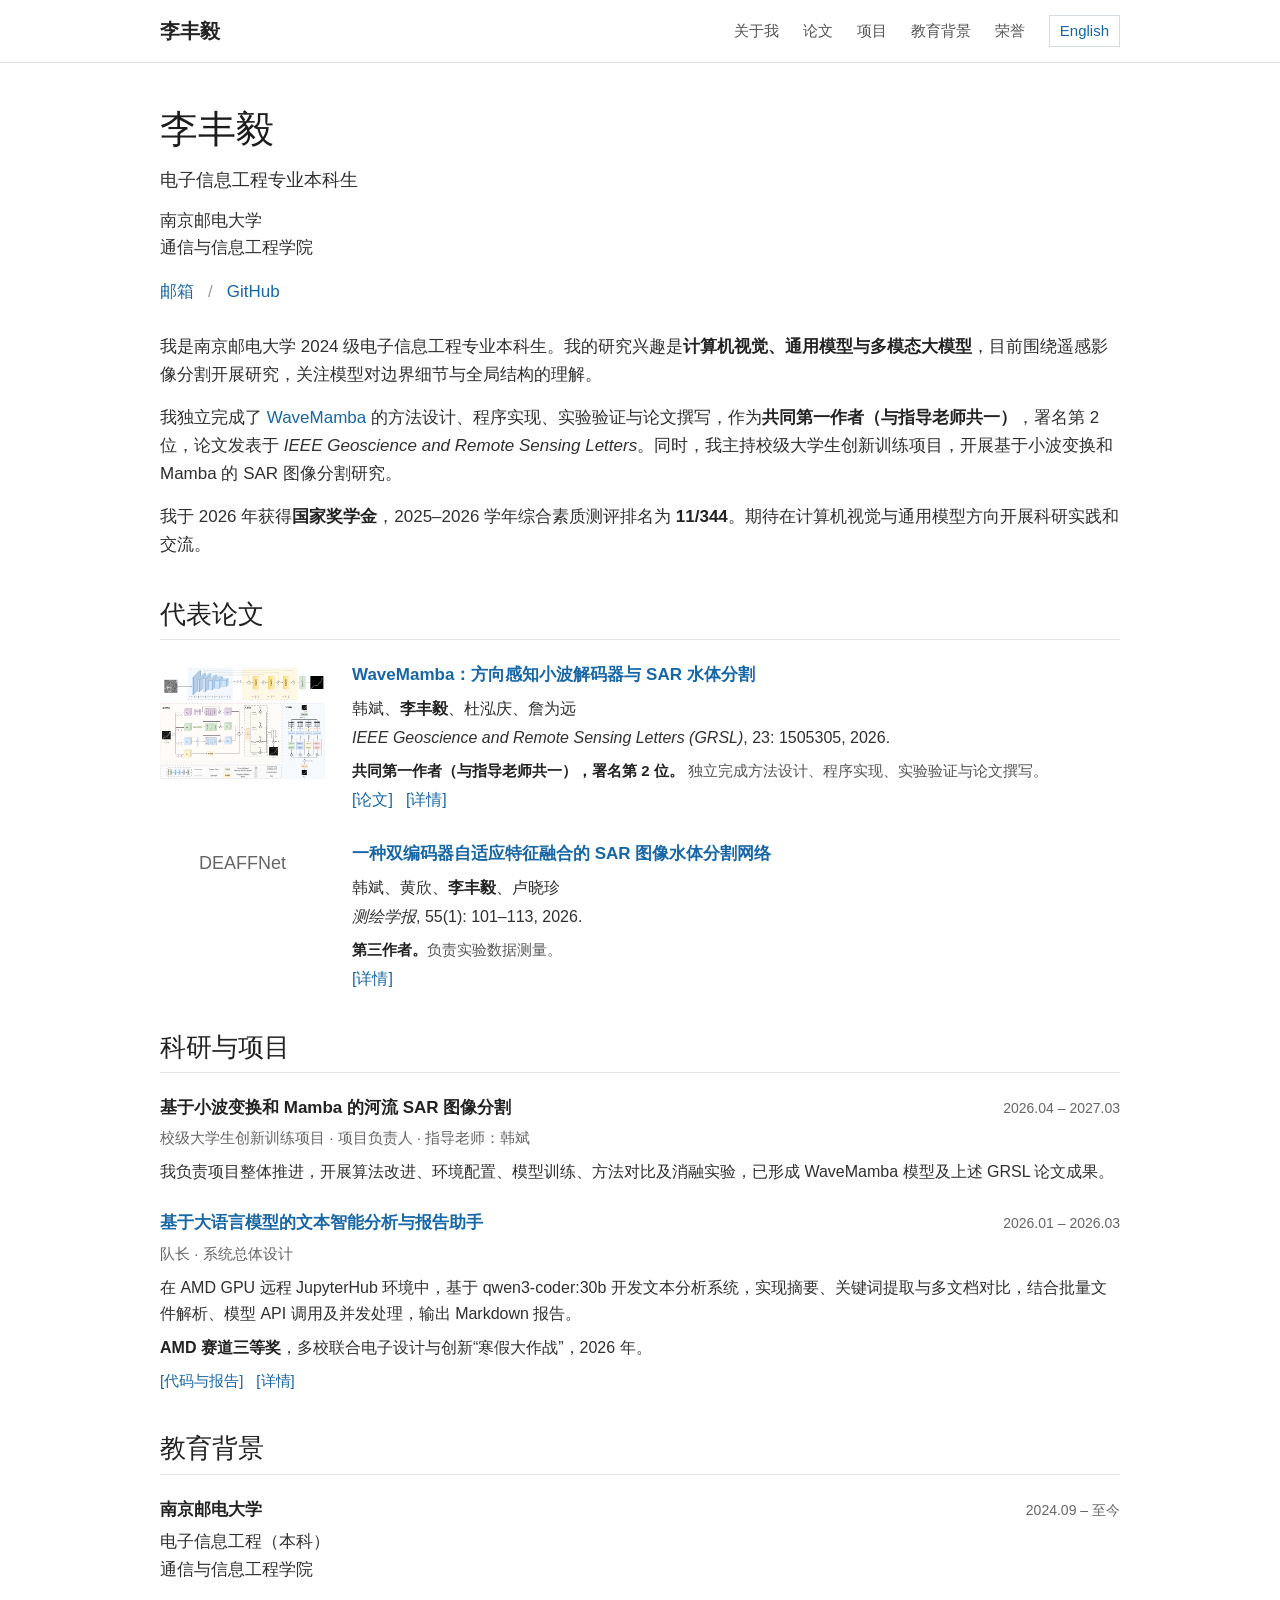
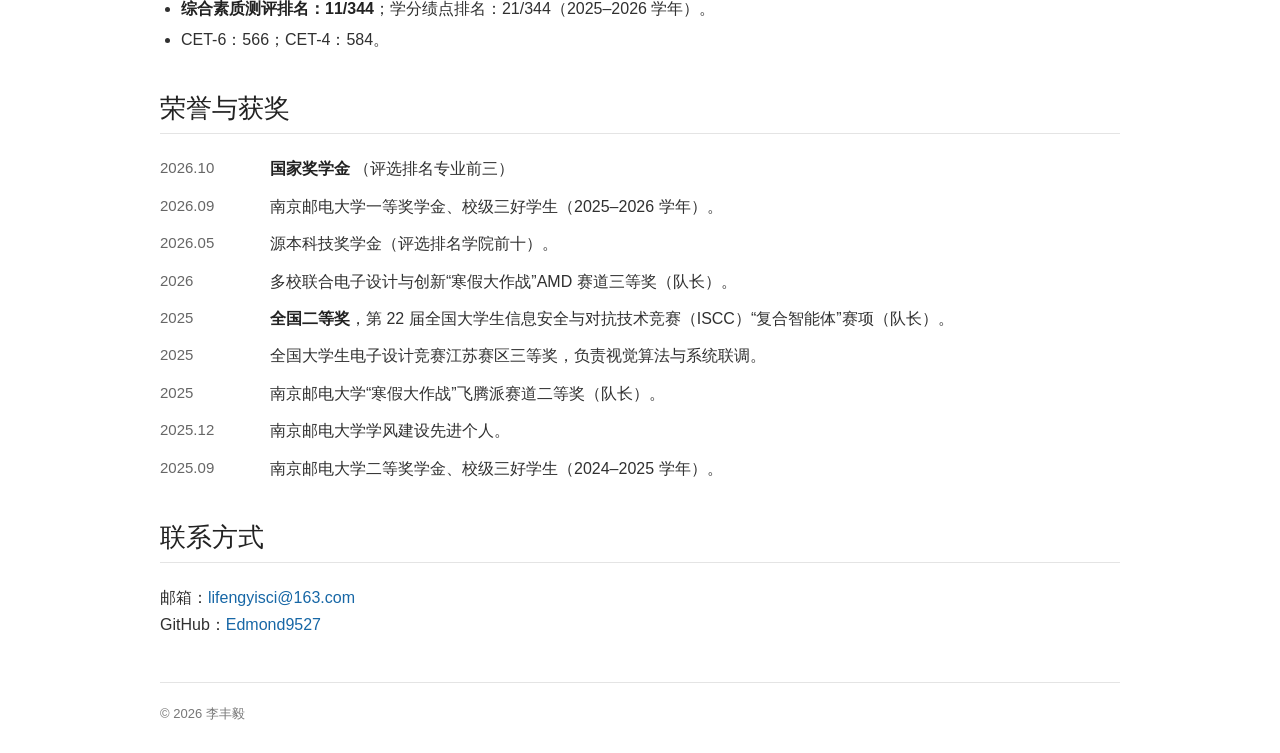
==== index.zh.html @ b7a580c8 "Add Chinese pages and clarify research mentor wording" ====
<!doctype html>
<html lang="zh-CN">
<head>
  <meta charset="utf-8">
  <meta name="viewport" content="width=device-width, initial-scale=1">
  <meta name="description" content="李丰毅，南京邮电大学电子信息工程本科生。研究兴趣：计算机视觉、通用模型与多模态大模型。">
  <meta name="theme-color" content="#ffffff">
  <meta property="og:title" content="李丰毅">
  <meta property="og:description" content="计算机视觉、通用模型与多模态大模型。">
  <meta property="og:type" content="website">
  <link rel="canonical" href="https://edmond9527.github.io/index.zh.html">
  <title>李丰毅</title>
  <link rel="icon" href="assets/favicon.svg" type="image/svg+xml">
  <link rel="stylesheet" href="assets/style.css">
  <script src="assets/main.js" defer></script>
</head>
<body>
  <a class="skip-link" href="#main">跳转到正文</a>
  <header class="site-header">
    <div class="container header-inner">
      <a class="site-name" href="index.zh.html">李丰毅</a>
      <nav class="site-nav" aria-label="主导航">
        <a href="#about">关于我</a><a href="#research">论文</a><a href="#projects">项目</a><a href="#journey">教育背景</a><a href="#honors">荣誉</a>
      <a class="language-switch" href="index.html" lang="en" aria-label="切换至英文">English</a></nav>
    </div>
  </header>
  <main id="main" class="container">
    <section id="about" class="profile" aria-labelledby="profile-name">
      <h1 id="profile-name">李丰毅</h1>
      <p class="position">电子信息工程专业本科生</p>
      <p class="affiliation">南京邮电大学<br>通信与信息工程学院</p>
      <p class="profile-links"><a href="mailto:lifengyisci@163.com">邮箱</a><span aria-hidden="true">/</span><a href="https://github.com/Edmond9527" target="_blank" rel="noopener noreferrer">GitHub</a></p>
      <div class="biography">
        <p>我是南京邮电大学 2024 级电子信息工程专业本科生。我的研究兴趣是<strong>计算机视觉、通用模型与多模态大模型</strong>，目前围绕遥感影像分割开展研究，关注模型对边界细节与全局结构的理解。</p>
        <p>我独立完成了 <a href="projects/wavemamba.zh.html">WaveMamba</a> 的方法设计、程序实现、实验验证与论文撰写，作为<strong>共同第一作者（与指导老师共一）</strong>，署名第 2 位，论文发表于 <em>IEEE Geoscience and Remote Sensing Letters</em>。同时，我主持校级大学生创新训练项目，开展基于小波变换和 Mamba 的 SAR 图像分割研究。</p>
        <p>我于 2026 年获得<strong>国家奖学金</strong>，2025–2026 学年综合素质测评排名为 <strong>11/344</strong>。期待在计算机视觉与通用模型方向开展科研实践和交流。</p>
      </div>
    </section>
    <section id="research" aria-labelledby="publications-title">
      <h2 id="publications-title">代表论文</h2>
      <article class="publication">
        <a class="publication-image" href="projects/wavemamba.zh.html" aria-label="查看 WaveMamba 研究详情"><img src="assets/wavemamba-architecture.jpg" alt="WaveMamba 模型结构：方向感知小波解码器与加权 Mamba 模块" width="1312" height="890"></a>
        <div class="publication-content">
          <h3><a href="https://doi.org/10.1109/LGRS.2026.3735322" target="_blank" rel="noopener noreferrer">WaveMamba：方向感知小波解码器与 SAR 水体分割</a></h3>
          <p class="authors">韩斌、<strong>李丰毅</strong>、杜泓庆、詹为远</p>
          <p class="venue"><em>IEEE Geoscience and Remote Sensing Letters (GRSL)</em>, 23: 1505305, 2026.</p>
          <p class="contribution"><strong>共同第一作者（与指导老师共一），署名第 2 位。</strong> 独立完成方法设计、程序实现、实验验证与论文撰写。</p>
          <p class="paper-links"><a href="https://doi.org/10.1109/LGRS.2026.3735322" target="_blank" rel="noopener noreferrer">[论文]</a> <a href="projects/wavemamba.zh.html">[详情]</a></p>
        </div>
      </article>
      <article class="publication publication-text">
        <div class="publication-label" aria-hidden="true">DEAFFNet</div>
        <div class="publication-content">
          <h3><a href="projects/deaffnet.zh.html">一种双编码器自适应特征融合的 SAR 图像水体分割网络</a></h3>
          <p class="authors">韩斌、黄欣、<strong>李丰毅</strong>、卢晓珍</p>
          <p class="venue"><em>测绘学报</em>, 55(1): 101–113, 2026.</p>
          <p class="contribution"><strong>第三作者。</strong>负责实验数据测量。</p>
          <p class="paper-links"><a href="projects/deaffnet.zh.html">[详情]</a></p>
        </div>
      </article>
    </section>
    <section id="projects" aria-labelledby="projects-title">
      <h2 id="projects-title">科研与项目</h2>
      <article class="experience">
        <div class="entry-heading"><h3>基于小波变换和 Mamba 的河流 SAR 图像分割</h3><span class="date">2026.04 – 2027.03</span></div>
        <p class="entry-meta">校级大学生创新训练项目 · 项目负责人 · 指导老师：韩斌</p>
        <p>我负责项目整体推进，开展算法改进、环境配置、模型训练、方法对比及消融实验，已形成 WaveMamba 模型及上述 GRSL 论文成果。</p>
      </article>
      <article class="experience">
        <div class="entry-heading"><h3><a href="projects/report-assistant.zh.html">基于大语言模型的文本智能分析与报告助手</a></h3><span class="date">2026.01 – 2026.03</span></div>
        <p class="entry-meta">队长 · 系统总体设计</p>
        <p>在 AMD GPU 远程 JupyterHub 环境中，基于 qwen3-coder:30b 开发文本分析系统，实现摘要、关键词提取与多文档对比，结合批量文件解析、模型 API 调用及并发处理，输出 Markdown 报告。</p>
        <p class="project-award"><strong>AMD 赛道三等奖</strong>，多校联合电子设计与创新“寒假大作战”，2026 年。</p>
        <p class="paper-links"><a href="https://github.com/Edmond9527/03-bronze-lifengyi-Text_Analysis_and_Reporting_Assistant/tree/main/cases/2026-03-njupt-winter-camp/03-bronze-lifengyi-Text_Analysis_and_Reporting_Assistant-main" target="_blank" rel="noopener noreferrer">[代码与报告]</a> <a href="projects/report-assistant.zh.html">[详情]</a></p>
      </article>
    </section>
    <section id="journey" aria-labelledby="education-title">
      <h2 id="education-title">教育背景</h2>
      <div class="entry-heading"><h3>南京邮电大学</h3><span class="date">2024.09 – 至今</span></div>
      <p>电子信息工程（本科）<br>通信与信息工程学院</p>
      <ul class="education-list"><li><strong>综合素质测评排名：11/344</strong>；学分绩点排名：21/344（2025–2026 学年）。</li><li>CET-6：566；CET-4：584。</li></ul>
    </section>
    <section id="honors" aria-labelledby="honors-title">
      <h2 id="honors-title">荣誉与获奖</h2>
      <ul class="award-list">
        <li><span class="award-date">2026.10</span><span><strong>国家奖学金</strong> （评选排名专业前三）</span></li>
        <li><span class="award-date">2026.09</span><span>南京邮电大学一等奖学金、校级三好学生（2025–2026 学年）。</span></li>
        <li><span class="award-date">2026.05</span><span>源本科技奖学金（评选排名学院前十）。</span></li>
        <li><span class="award-date">2026</span><span>多校联合电子设计与创新“寒假大作战”AMD 赛道三等奖（队长）。</span></li>
        <li><span class="award-date">2025</span><span><strong>全国二等奖</strong>，第 22 届全国大学生信息安全与对抗技术竞赛（ISCC）“复合智能体”赛项（队长）。</span></li>
        <li><span class="award-date">2025</span><span>全国大学生电子设计竞赛江苏赛区三等奖，负责视觉算法与系统联调。</span></li>
        <li><span class="award-date">2025</span><span>南京邮电大学“寒假大作战”飞腾派赛道二等奖（队长）。</span></li>
        <li><span class="award-date">2025.12</span><span>南京邮电大学学风建设先进个人。</span></li>
        <li><span class="award-date">2025.09</span><span>南京邮电大学二等奖学金、校级三好学生（2024–2025 学年）。</span></li>
      </ul>
    </section>
    <section id="contact" class="contact" aria-labelledby="contact-title"><h2 id="contact-title">联系方式</h2><p>邮箱：<a href="mailto:lifengyisci@163.com">lifengyisci@163.com</a><br>GitHub：<a href="https://github.com/Edmond9527" target="_blank" rel="noopener noreferrer">Edmond9527</a></p></section>
  </main>
  <footer class="container site-footer">© <span data-year>2026</span> 李丰毅</footer>
</body>
</html>
---- assets/style.css ----
:root {
  color-scheme: light;
  --text: #303030;
  --muted: #666;
  --link: #1767a6;
  --line: #e4e4e4;
}
* { box-sizing: border-box; }
html { scroll-padding-top: 30px; }
body { margin: 0; background: #fff; color: var(--text); font: 17px/1.65 Arial, Helvetica, sans-serif; -webkit-font-smoothing: antialiased; }
a { color: var(--link); text-decoration: none; }
a:hover { text-decoration: underline; }
a:focus-visible { outline: 2px solid var(--link); outline-offset: 4px; }
h1, h2, h3, p { margin: 0; }
strong { font-weight: 600; color: #222; }
img { display: block; max-width: 100%; height: auto; }
.container { width: min(960px, calc(100% - 64px)); margin-inline: auto; }
.skip-link { position: absolute; top: 0; left: 15px; padding: 8px 14px; background: #fff; z-index: 10; transform: translateY(-150%); }
.skip-link:focus { transform: translateY(0); }
.site-header { border-bottom: 1px solid var(--line); }
.header-inner { min-height: 62px; display: flex; justify-content: space-between; align-items: center; gap: 28px; padding-block: 13px; }
.site-name { color: #222; font-size: 20px; font-weight: 600; white-space: nowrap; }
.site-nav { display: flex; flex-wrap: wrap; align-items: center; gap: 9px 24px; font-size: 15px; }
.site-nav a { color: #555; }
.profile { padding-top: 43px; }
h1 { color: #1c1c1c; font-size: 38px; line-height: 1.25; font-weight: 500; margin-bottom: 12px; }
.position { font-size: 18px; margin-bottom: 12px; }
.affiliation { line-height: 1.6; }
.profile-links { display: flex; flex-wrap: wrap; gap: 9px 14px; margin-top: 16px; }
.profile-links > span { color: #999; }
.biography { margin-top: 27px; }
.biography p + p { margin-top: 15px; }
main > section + section { margin-top: 37px; }
h2 { color: #222; font-size: 26px; font-weight: 500; line-height: 1.4; border-bottom: 1px solid var(--line); padding-bottom: 7px; margin-bottom: 22px; }
h3 { font-size: 17px; line-height: 1.55; font-weight: 600; color: #222; }
.publication { display: grid; grid-template-columns: 165px minmax(0, 1fr); gap: 27px; margin-bottom: 29px; align-items: start; }
.publication-image { display: block; margin-top: 5px; }
.publication-image img { width: 165px; max-height: 135px; object-fit: contain; }
.publication h3 a { color: var(--link); }
.publication p { font-size: 16px; line-height: 1.6; margin-top: 4px; }
.publication .authors { margin-top: 7px; }
.publication .contribution { margin-top: 8px; color: #555; font-size: 15px; }
.publication-label { margin-top: 8px; color: #666; font-size: 18px; text-align: center; font-weight: 500; }
.paper-links { display: flex; flex-wrap: wrap; gap: 5px 13px; font-size: 15px; margin-top: 7px; }
.experience + .experience { margin-top: 25px; }
.entry-heading { display: flex; justify-content: space-between; align-items: baseline; gap: 9px 24px; margin-bottom: 5px; }
.entry-heading h3 { flex: 1; }
.date { color: var(--muted); font-size: 14px; white-space: nowrap; }
.entry-meta { color: var(--muted); font-size: 15px; margin-bottom: 8px; }
.experience > p:not(.entry-meta, .paper-links) { font-size: 16px; }
.project-award { margin-top: 8px; }
.education-list { margin: 12px 0 0; padding-left: 21px; font-size: 16px; }
.education-list li + li { margin-top: 4px; }
.award-list { list-style: none; padding: 0; margin: 0; font-size: 16px; }
.award-list li { display: grid; grid-template-columns: 96px minmax(0, 1fr); gap: 14px; margin-bottom: 11px; }
.award-date { color: var(--muted); font-size: 15px; }
.contact p { font-size: 16px; }
.site-footer { padding-block: 20px 28px; margin-top: 44px; border-top: 1px solid var(--line); color: #777; font-size: 13px; }
.project-main { max-width: 860px; padding-top: 29px; }
.back-link { font-size: 15px; }
.project-header { margin-top: 24px; }
.project-header h1 { font-size: 32px; line-height: 1.4; margin-bottom: 13px; }
.project-subtitle { color: var(--muted); font-size: 18px; margin-bottom: 15px; }
.project-meta { font-size: 16px; line-height: 1.7; }
.project-meta p + p { margin-top: 4px; }
.project-main section { margin-top: 30px; }
.project-main section h2 { font-size: 23px; margin-bottom: 13px; }
.project-main section p + p { margin-top: 12px; }
.project-main ul { padding-left: 22px; }
.project-main li + li { margin-top: 8px; }
.paper-figure { margin: 22px 0; }
.paper-figure img { max-height: 650px; object-fit: contain; margin-inline: auto; }
figcaption { font-size: 14px; color: var(--muted); line-height: 1.65; margin-top: 12px; }
.citation { font-size: 16px; overflow-wrap: anywhere; }
.project-navigation { display: flex; flex-wrap: wrap; justify-content: space-between; gap: 16px; margin-top: 36px; padding-top: 18px; border-top: 1px solid var(--line); font-size: 15px; }
@media (max-width: 760px) {
  .container { width: calc(100% - 40px); }
  .header-inner { gap: 12px; align-items: flex-start; }
  .site-nav { gap: 7px 16px; justify-content: flex-end; font-size: 14px; }
  .publication { grid-template-columns: 135px minmax(0, 1fr); gap: 20px; }
  .publication-image img { width: 135px; }
  .entry-heading { flex-direction: column; gap: 2px; }
}
@media (max-width: 520px) {
  body { font-size: 16px; line-height: 1.7; }
  .container { width: calc(100% - 36px); }
  .header-inner { display: block; padding-block: 13px; }
  .site-name { font-size: 19px; }
  .site-nav { justify-content: flex-start; margin-top: 9px; gap: 6px 17px; font-size: 14px; }
  .profile { padding-top: 30px; }
  h1 { font-size: 33px; }
  .position { font-size: 17px; }
  .affiliation { font-size: 16px; }
  h2 { font-size: 24px; }
  .publication { grid-template-columns: 1fr; gap: 12px; margin-bottom: 27px; }
  .publication-image img { width: 180px; max-height: 125px; }
  .publication-label { display: none; }
  .publication p, .experience > p:not(.entry-meta, .paper-links), .award-list { font-size: 16px; }
  .publication .contribution { font-size: 15px; }
  .award-list li { grid-template-columns: 77px minmax(0, 1fr); gap: 10px; }
  .award-date { font-size: 14px; }
  .project-header h1 { font-size: 28px; }
  .project-subtitle { font-size: 17px; }
}

.site-nav .language-switch { color: var(--link); border: 1px solid #d5dce2; padding: 2px 10px; line-height: 1.7; }
html[lang="zh-CN"] body { font-family: Arial, "PingFang SC", "Microsoft YaHei", sans-serif; }
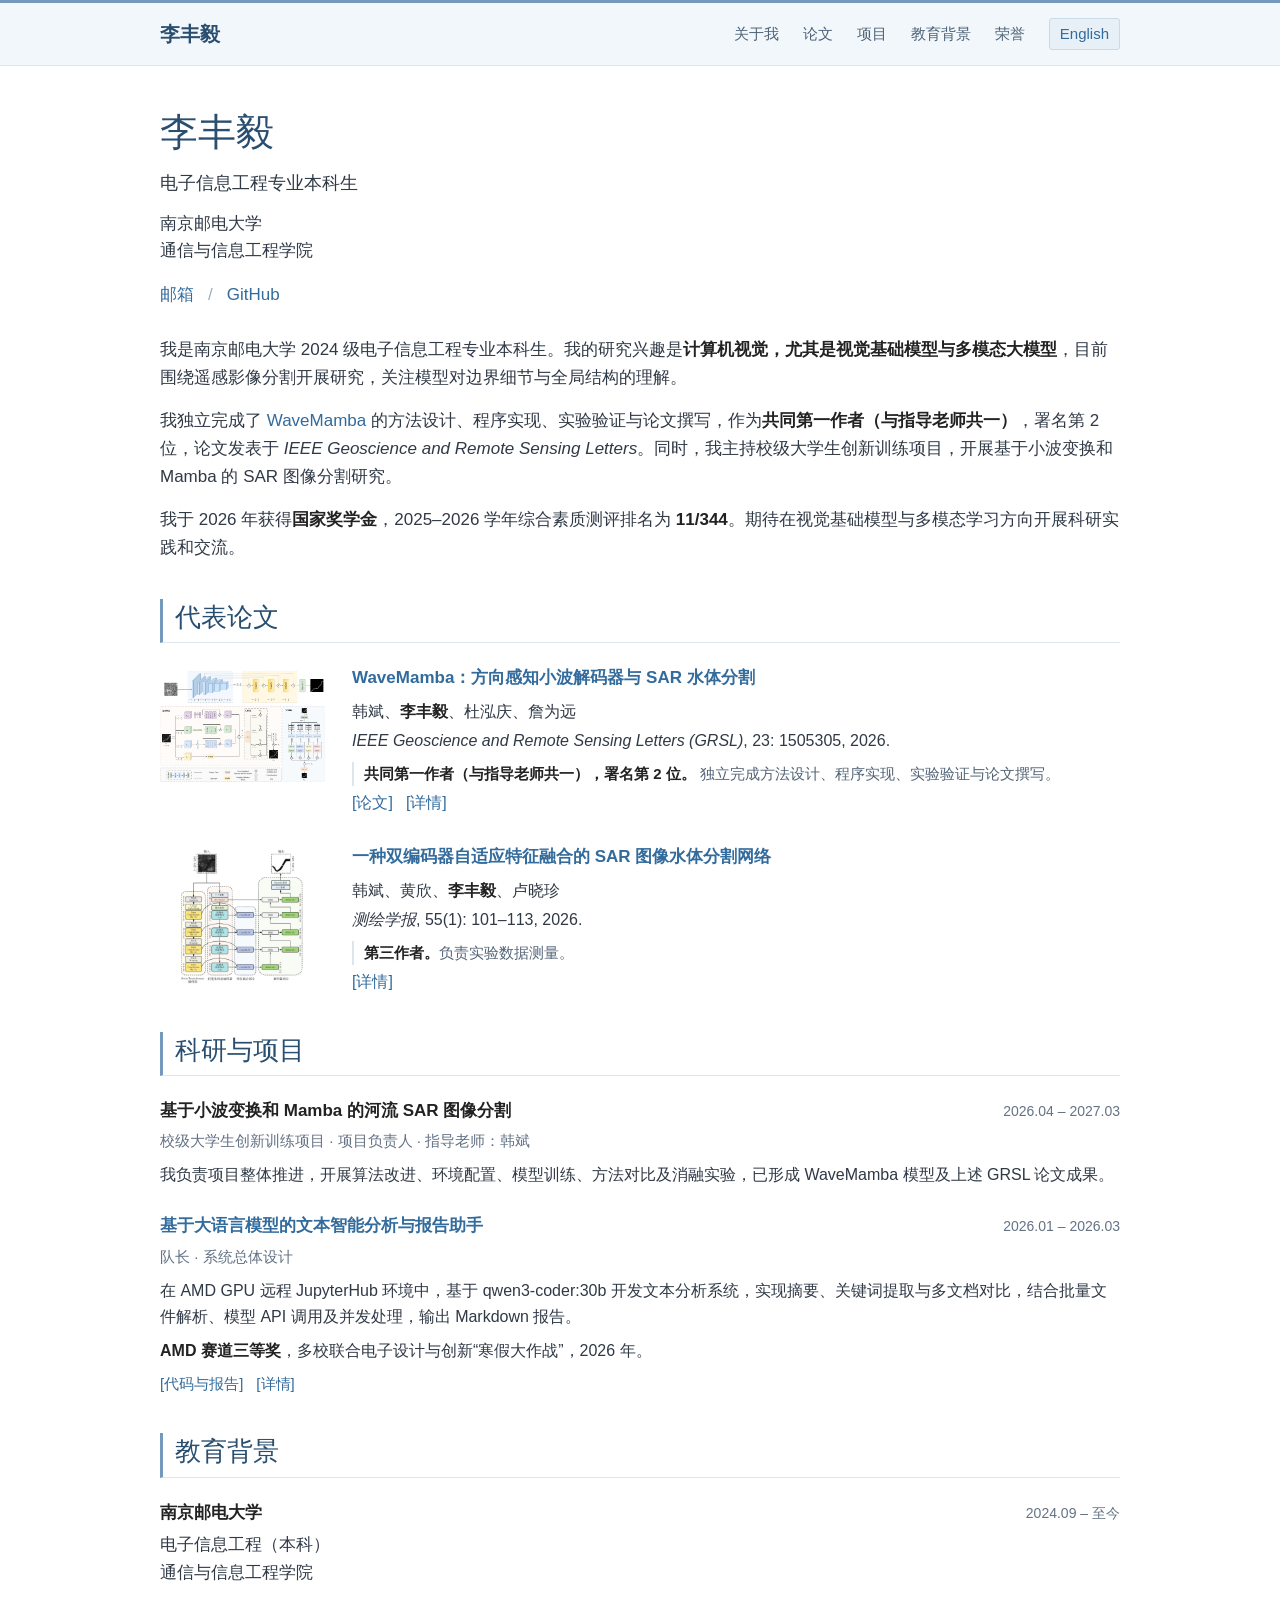
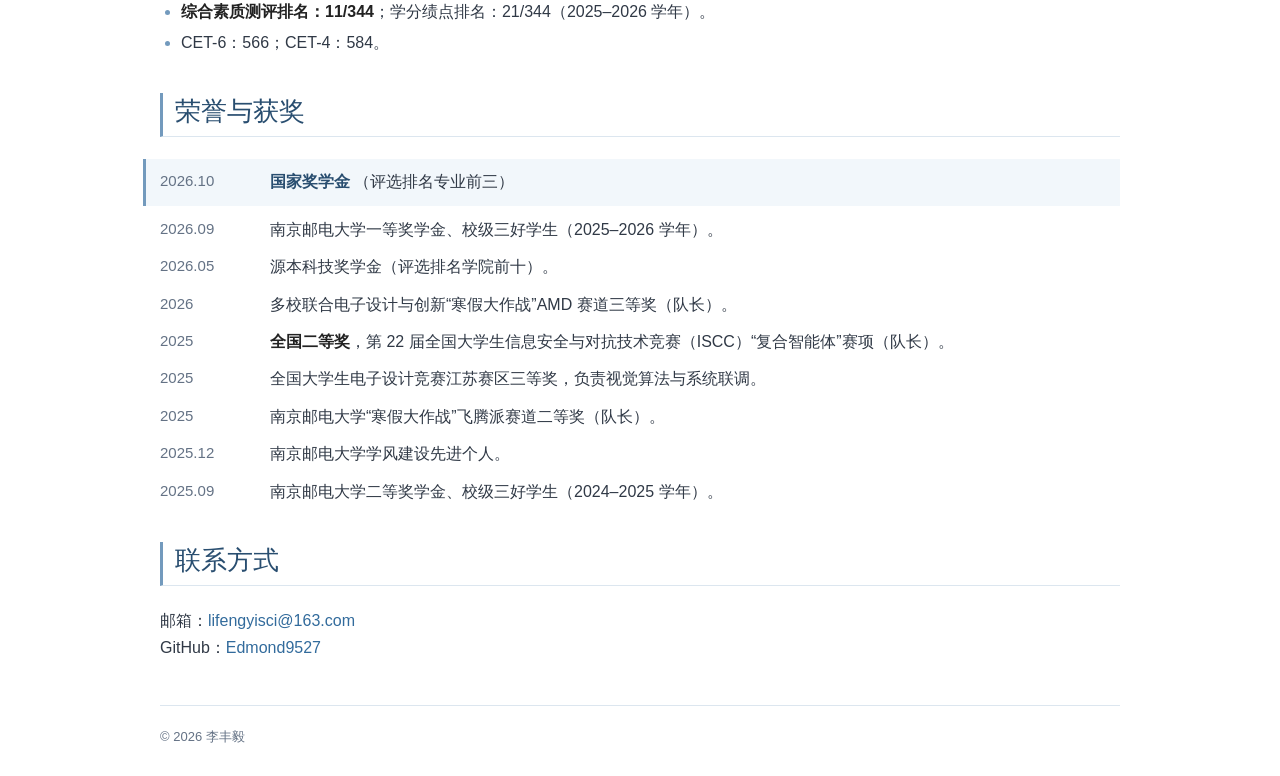
==== commit 44c5e08d: "Refine research interests and illustrate DEAFFNet publication" ====
--- a/index.zh.html
+++ b/index.zh.html
@@ -3,10 +3,10 @@
 <head>
   <meta charset="utf-8">
   <meta name="viewport" content="width=device-width, initial-scale=1">
-  <meta name="description" content="李丰毅，南京邮电大学电子信息工程本科生。研究兴趣：计算机视觉、通用模型与多模态大模型。">
+  <meta name="description" content="李丰毅，南京邮电大学电子信息工程本科生。研究兴趣：计算机视觉，尤其是视觉基础模型与多模态大模型。">
   <meta name="theme-color" content="#ffffff">
   <meta property="og:title" content="李丰毅">
-  <meta property="og:description" content="计算机视觉、通用模型与多模态大模型。">
+  <meta property="og:description" content="计算机视觉，尤其是视觉基础模型与多模态大模型。">
   <meta property="og:type" content="website">
   <link rel="canonical" href="https://edmond9527.github.io/index.zh.html">
   <title>李丰毅</title>
@@ -31,9 +31,9 @@
       <p class="affiliation">南京邮电大学<br>通信与信息工程学院</p>
       <p class="profile-links"><a href="mailto:lifengyisci@163.com">邮箱</a><span aria-hidden="true">/</span><a href="https://github.com/Edmond9527" target="_blank" rel="noopener noreferrer">GitHub</a></p>
       <div class="biography">
-        <p>我是南京邮电大学 2024 级电子信息工程专业本科生。我的研究兴趣是<strong>计算机视觉、通用模型与多模态大模型</strong>，目前围绕遥感影像分割开展研究，关注模型对边界细节与全局结构的理解。</p>
+        <p>我是南京邮电大学 2024 级电子信息工程专业本科生。我的研究兴趣是<strong>计算机视觉，尤其是视觉基础模型与多模态大模型</strong>，目前围绕遥感影像分割开展研究，关注模型对边界细节与全局结构的理解。</p>
         <p>我独立完成了 <a href="projects/wavemamba.zh.html">WaveMamba</a> 的方法设计、程序实现、实验验证与论文撰写，作为<strong>共同第一作者（与指导老师共一）</strong>，署名第 2 位，论文发表于 <em>IEEE Geoscience and Remote Sensing Letters</em>。同时，我主持校级大学生创新训练项目，开展基于小波变换和 Mamba 的 SAR 图像分割研究。</p>
-        <p>我于 2026 年获得<strong>国家奖学金</strong>，2025–2026 学年综合素质测评排名为 <strong>11/344</strong>。期待在计算机视觉与通用模型方向开展科研实践和交流。</p>
+        <p>我于 2026 年获得<strong>国家奖学金</strong>，2025–2026 学年综合素质测评排名为 <strong>11/344</strong>。期待在视觉基础模型与多模态学习方向开展科研实践和交流。</p>
       </div>
     </section>
     <section id="research" aria-labelledby="publications-title">
@@ -48,8 +48,8 @@
           <p class="paper-links"><a href="https://doi.org/10.1109/LGRS.2026.3735322" target="_blank" rel="noopener noreferrer">[论文]</a> <a href="projects/wavemamba.zh.html">[详情]</a></p>
         </div>
       </article>
-      <article class="publication publication-text">
-        <div class="publication-label" aria-hidden="true">DEAFFNet</div>
+      <article class="publication">
+        <a class="publication-image" href="projects/deaffnet.zh.html"><img src="assets/deaffnet-architecture.jpg" alt="DEAFFNet 双编码器、自适应特征融合与解码器整体结构" width="1448" height="1560" loading="lazy"></a>
         <div class="publication-content">
           <h3><a href="projects/deaffnet.zh.html">一种双编码器自适应特征融合的 SAR 图像水体分割网络</a></h3>
           <p class="authors">韩斌、黄欣、<strong>李丰毅</strong>、卢晓珍</p>
--- a/assets/style.css
+++ b/assets/style.css
@@ -1,9 +1,12 @@
 :root {
   color-scheme: light;
-  --text: #303030;
-  --muted: #666;
-  --link: #1767a6;
-  --line: #e4e4e4;
+  --text: #303946;
+  --muted: #647285;
+  --link: #326b9c;
+  --heading: #294e70;
+  --accent: #739abd;
+  --line: #dce6ef;
+  --soft: #f2f7fb;
 }
 * { box-sizing: border-box; }
 html { scroll-padding-top: 30px; }
@@ -17,21 +20,22 @@
 .container { width: min(960px, calc(100% - 64px)); margin-inline: auto; }
 .skip-link { position: absolute; top: 0; left: 15px; padding: 8px 14px; background: #fff; z-index: 10; transform: translateY(-150%); }
 .skip-link:focus { transform: translateY(0); }
-.site-header { border-bottom: 1px solid var(--line); }
+.site-header { background: var(--soft); border-top: 3px solid var(--accent); border-bottom: 1px solid var(--line); }
 .header-inner { min-height: 62px; display: flex; justify-content: space-between; align-items: center; gap: 28px; padding-block: 13px; }
-.site-name { color: #222; font-size: 20px; font-weight: 600; white-space: nowrap; }
+.site-name { color: var(--heading); font-size: 20px; font-weight: 600; white-space: nowrap; }
 .site-nav { display: flex; flex-wrap: wrap; align-items: center; gap: 9px 24px; font-size: 15px; }
-.site-nav a { color: #555; }
+.site-nav a { color: #4e6378; }
+.site-nav a:hover { color: var(--link); }
 .profile { padding-top: 43px; }
-h1 { color: #1c1c1c; font-size: 38px; line-height: 1.25; font-weight: 500; margin-bottom: 12px; }
+h1 { color: var(--heading); font-size: 38px; line-height: 1.25; font-weight: 500; margin-bottom: 12px; }
 .position { font-size: 18px; margin-bottom: 12px; }
 .affiliation { line-height: 1.6; }
 .profile-links { display: flex; flex-wrap: wrap; gap: 9px 14px; margin-top: 16px; }
-.profile-links > span { color: #999; }
+.profile-links > span { color: #9aafc1; }
 .biography { margin-top: 27px; }
 .biography p + p { margin-top: 15px; }
 main > section + section { margin-top: 37px; }
-h2 { color: #222; font-size: 26px; font-weight: 500; line-height: 1.4; border-bottom: 1px solid var(--line); padding-bottom: 7px; margin-bottom: 22px; }
+h2 { color: var(--heading); font-size: 26px; font-weight: 500; line-height: 1.4; border-left: 3px solid var(--accent); border-bottom: 1px solid var(--line); padding: 0 0 7px 12px; margin-bottom: 22px; }
 h3 { font-size: 17px; line-height: 1.55; font-weight: 600; color: #222; }
 .publication { display: grid; grid-template-columns: 165px minmax(0, 1fr); gap: 27px; margin-bottom: 29px; align-items: start; }
 .publication-image { display: block; margin-top: 5px; }
@@ -39,8 +43,8 @@
 .publication h3 a { color: var(--link); }
 .publication p { font-size: 16px; line-height: 1.6; margin-top: 4px; }
 .publication .authors { margin-top: 7px; }
-.publication .contribution { margin-top: 8px; color: #555; font-size: 15px; }
-.publication-label { margin-top: 8px; color: #666; font-size: 18px; text-align: center; font-weight: 500; }
+.publication .contribution { margin-top: 8px; padding-left: 10px; border-left: 2px solid var(--line); color: #536477; font-size: 15px; }
+.publication-label { margin-top: 8px; padding-block: 10px; background: var(--soft); color: var(--heading); font-size: 18px; text-align: center; font-weight: 500; }
 .paper-links { display: flex; flex-wrap: wrap; gap: 5px 13px; font-size: 15px; margin-top: 7px; }
 .experience + .experience { margin-top: 25px; }
 .entry-heading { display: flex; justify-content: space-between; align-items: baseline; gap: 9px 24px; margin-bottom: 5px; }
@@ -51,11 +55,14 @@
 .project-award { margin-top: 8px; }
 .education-list { margin: 12px 0 0; padding-left: 21px; font-size: 16px; }
 .education-list li + li { margin-top: 4px; }
+.education-list li::marker, .project-main li::marker { color: var(--accent); }
 .award-list { list-style: none; padding: 0; margin: 0; font-size: 16px; }
 .award-list li { display: grid; grid-template-columns: 96px minmax(0, 1fr); gap: 14px; margin-bottom: 11px; }
+.award-list li:first-child { background: var(--soft); border-left: 3px solid var(--accent); padding: 10px 14px; margin-left: -17px; }
+.award-list li:first-child strong { color: var(--heading); }
 .award-date { color: var(--muted); font-size: 15px; }
 .contact p { font-size: 16px; }
-.site-footer { padding-block: 20px 28px; margin-top: 44px; border-top: 1px solid var(--line); color: #777; font-size: 13px; }
+.site-footer { padding-block: 20px 28px; margin-top: 44px; border-top: 1px solid var(--line); color: var(--muted); font-size: 13px; }
 .project-main { max-width: 860px; padding-top: 29px; }
 .back-link { font-size: 15px; }
 .project-header { margin-top: 24px; }
@@ -103,5 +110,6 @@
   .project-subtitle { font-size: 17px; }
 }
 
-.site-nav .language-switch { color: var(--link); border: 1px solid #d5dce2; padding: 2px 10px; line-height: 1.7; }
+.site-nav .language-switch { color: var(--link); background: #e7f0f7; border: 1px solid #c9dae8; border-radius: 3px; padding: 2px 10px; line-height: 1.7; }
+.site-nav .language-switch:hover { background: #dceaf5; text-decoration: none; }
 html[lang="zh-CN"] body { font-family: Arial, "PingFang SC", "Microsoft YaHei", sans-serif; }
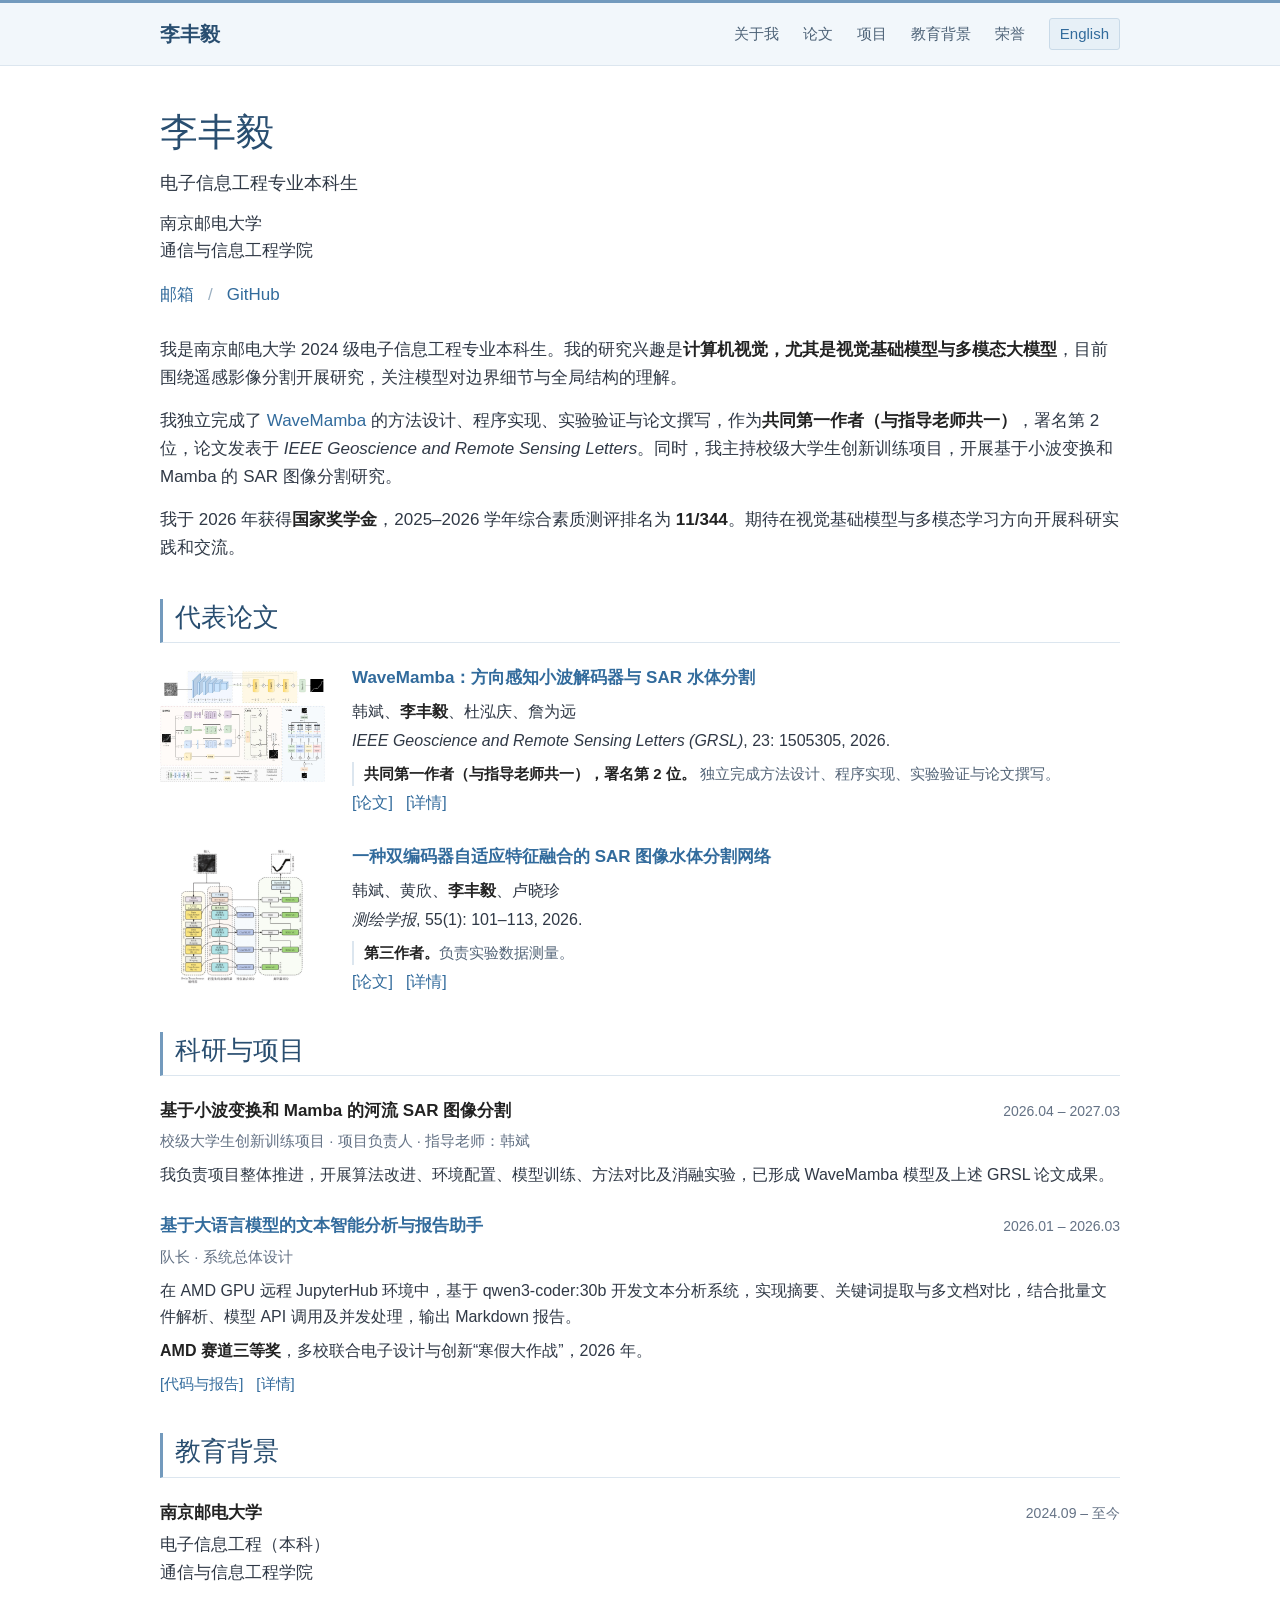
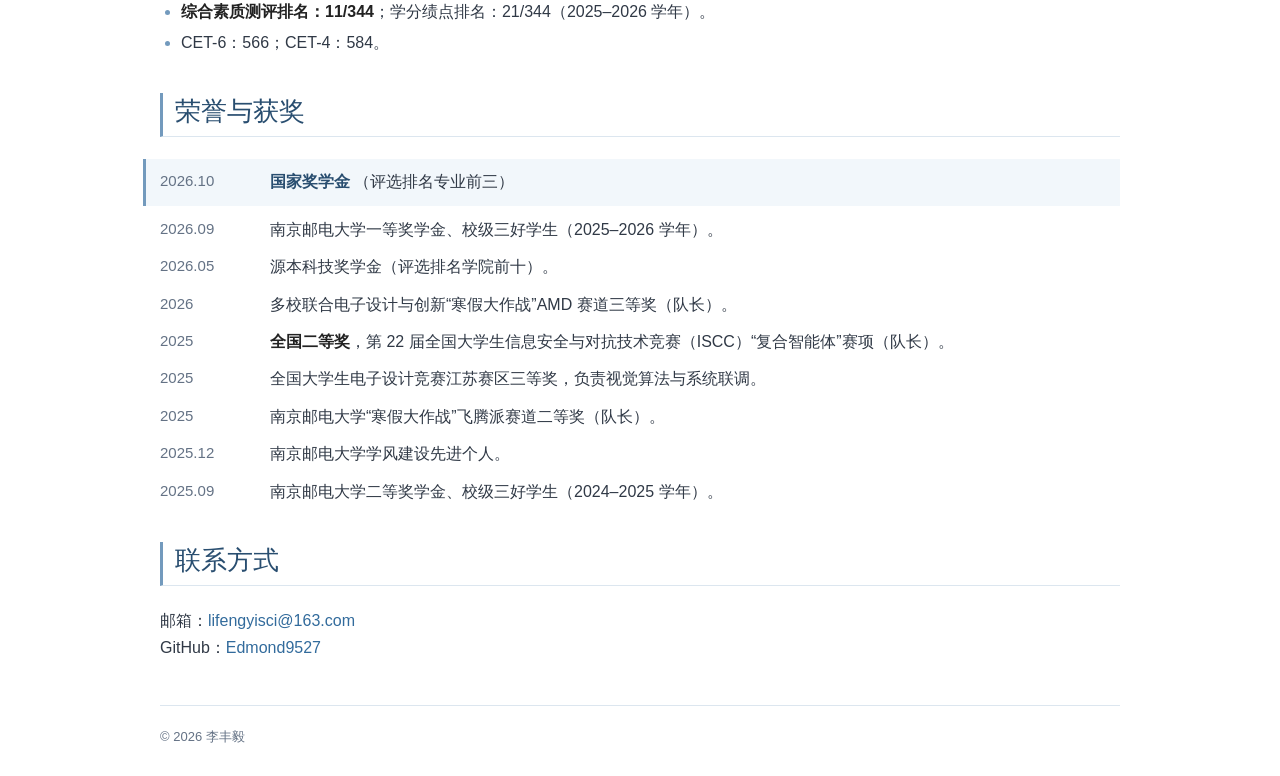
==== commit ee2256ec: "Add DEAFFNet journal paper links" ====
--- a/index.zh.html
+++ b/index.zh.html
@@ -55,7 +55,7 @@
           <p class="authors">韩斌、黄欣、<strong>李丰毅</strong>、卢晓珍</p>
           <p class="venue"><em>测绘学报</em>, 55(1): 101–113, 2026.</p>
           <p class="contribution"><strong>第三作者。</strong>负责实验数据测量。</p>
-          <p class="paper-links"><a href="projects/deaffnet.zh.html">[详情]</a></p>
+          <p class="paper-links"><a href="http://xb.chinasmp.com/CN/10.11947/j.AGCS.2026.20250303" target="_blank" rel="noopener noreferrer">[论文]</a> <a href="projects/deaffnet.zh.html">[详情]</a></p>
         </div>
       </article>
     </section>
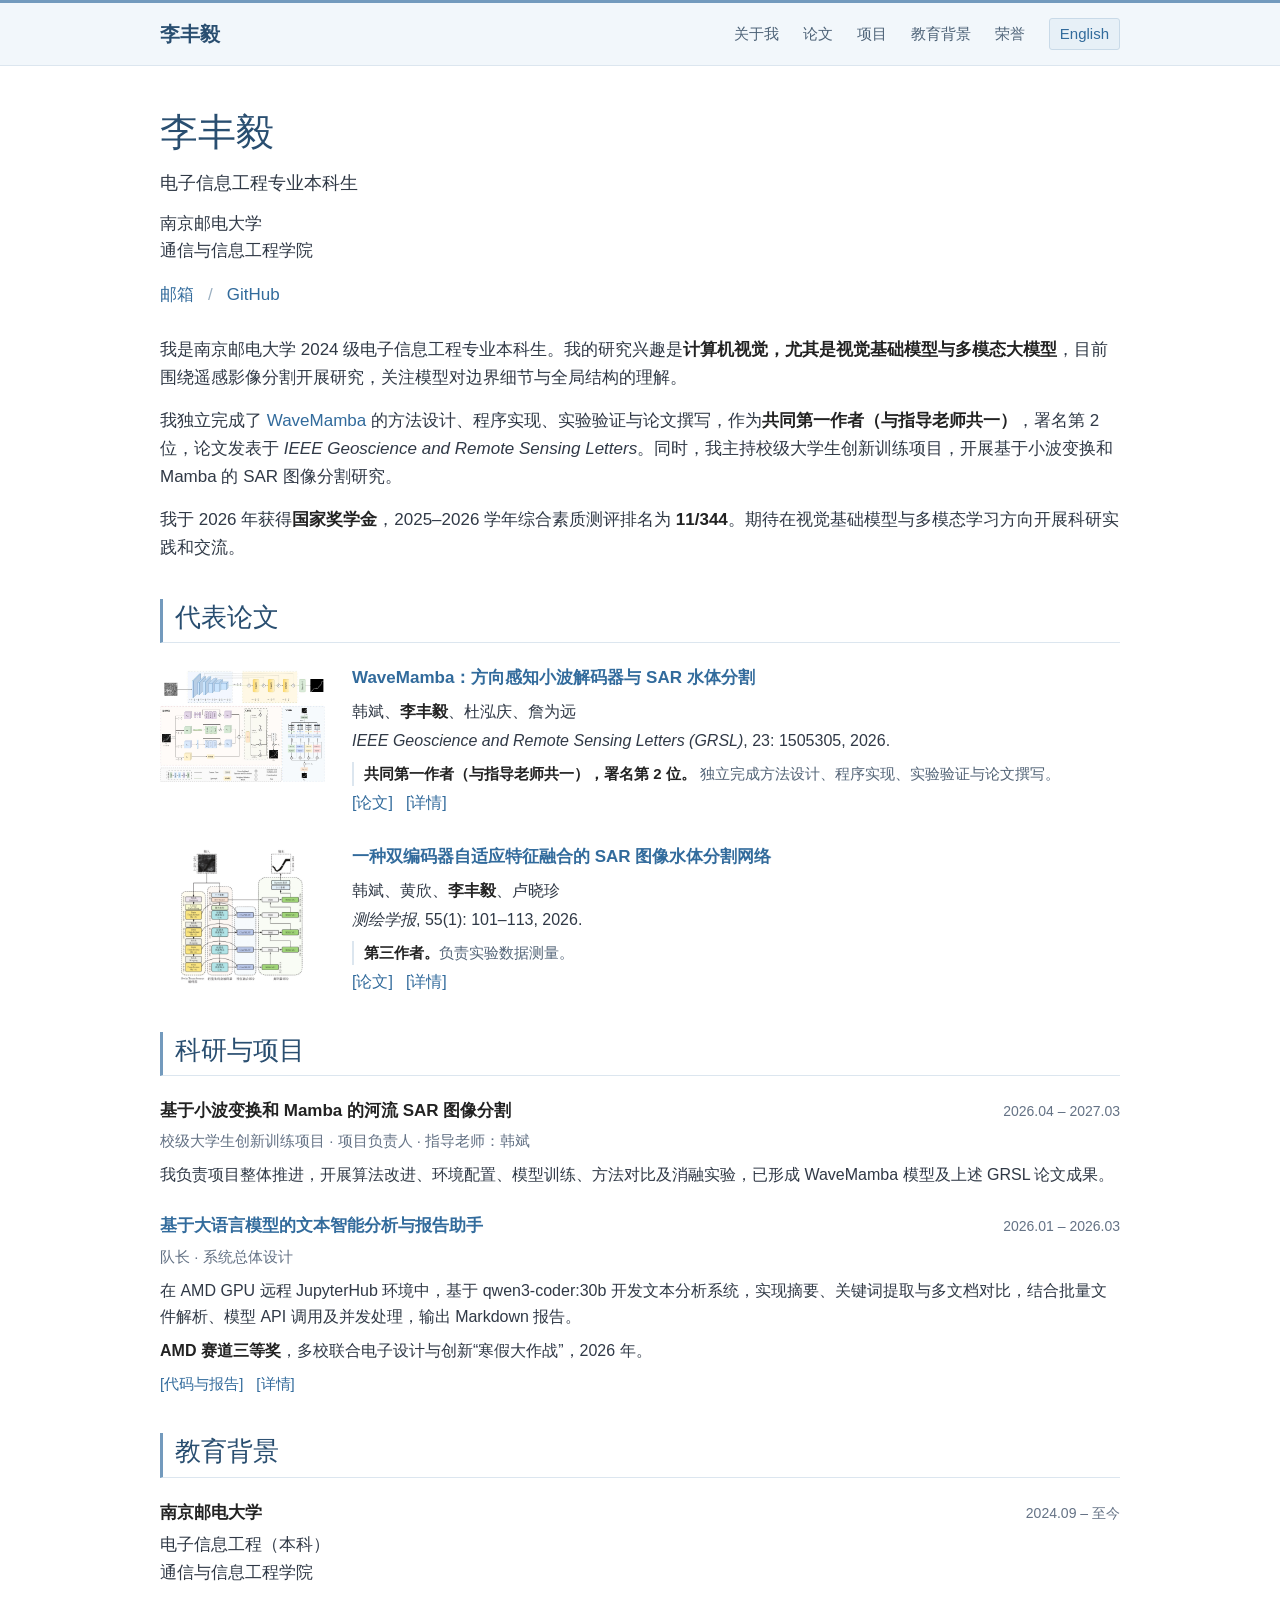
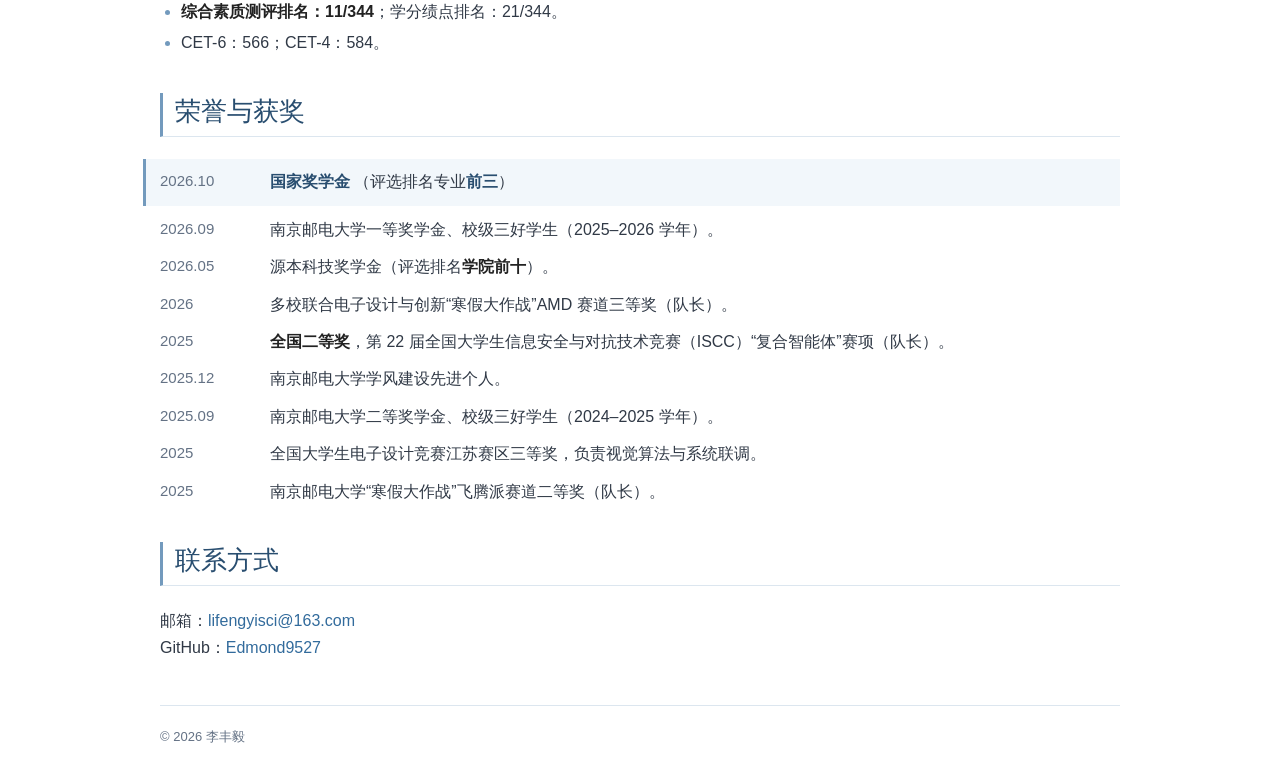
==== commit 29d8d054: "Refine education details and honors emphasis" ====
--- a/index.zh.html
+++ b/index.zh.html
@@ -78,20 +78,20 @@
       <h2 id="education-title">教育背景</h2>
       <div class="entry-heading"><h3>南京邮电大学</h3><span class="date">2024.09 – 至今</span></div>
       <p>电子信息工程（本科）<br>通信与信息工程学院</p>
-      <ul class="education-list"><li><strong>综合素质测评排名：11/344</strong>；学分绩点排名：21/344（2025–2026 学年）。</li><li>CET-6：566；CET-4：584。</li></ul>
+      <ul class="education-list"><li><strong>综合素质测评排名：11/344</strong>；学分绩点排名：21/344。</li><li>CET-6：566；CET-4：584。</li></ul>
     </section>
     <section id="honors" aria-labelledby="honors-title">
       <h2 id="honors-title">荣誉与获奖</h2>
       <ul class="award-list">
-        <li><span class="award-date">2026.10</span><span><strong>国家奖学金</strong> （评选排名专业前三）</span></li>
+        <li><span class="award-date">2026.10</span><span><strong>国家奖学金</strong> （评选排名专业<strong>前三</strong>）</span></li>
         <li><span class="award-date">2026.09</span><span>南京邮电大学一等奖学金、校级三好学生（2025–2026 学年）。</span></li>
-        <li><span class="award-date">2026.05</span><span>源本科技奖学金（评选排名学院前十）。</span></li>
+        <li><span class="award-date">2026.05</span><span>源本科技奖学金（评选排名<strong>学院</strong><strong>前十</strong>）。</span></li>
         <li><span class="award-date">2026</span><span>多校联合电子设计与创新“寒假大作战”AMD 赛道三等奖（队长）。</span></li>
         <li><span class="award-date">2025</span><span><strong>全国二等奖</strong>，第 22 届全国大学生信息安全与对抗技术竞赛（ISCC）“复合智能体”赛项（队长）。</span></li>
+        <li><span class="award-date">2025.12</span><span>南京邮电大学学风建设先进个人。</span></li>
+        <li><span class="award-date">2025.09</span><span>南京邮电大学二等奖学金、校级三好学生（2024–2025 学年）。</span></li>
         <li><span class="award-date">2025</span><span>全国大学生电子设计竞赛江苏赛区三等奖，负责视觉算法与系统联调。</span></li>
         <li><span class="award-date">2025</span><span>南京邮电大学“寒假大作战”飞腾派赛道二等奖（队长）。</span></li>
-        <li><span class="award-date">2025.12</span><span>南京邮电大学学风建设先进个人。</span></li>
-        <li><span class="award-date">2025.09</span><span>南京邮电大学二等奖学金、校级三好学生（2024–2025 学年）。</span></li>
       </ul>
     </section>
     <section id="contact" class="contact" aria-labelledby="contact-title"><h2 id="contact-title">联系方式</h2><p>邮箱：<a href="mailto:lifengyisci@163.com">lifengyisci@163.com</a><br>GitHub：<a href="https://github.com/Edmond9527" target="_blank" rel="noopener noreferrer">Edmond9527</a></p></section>
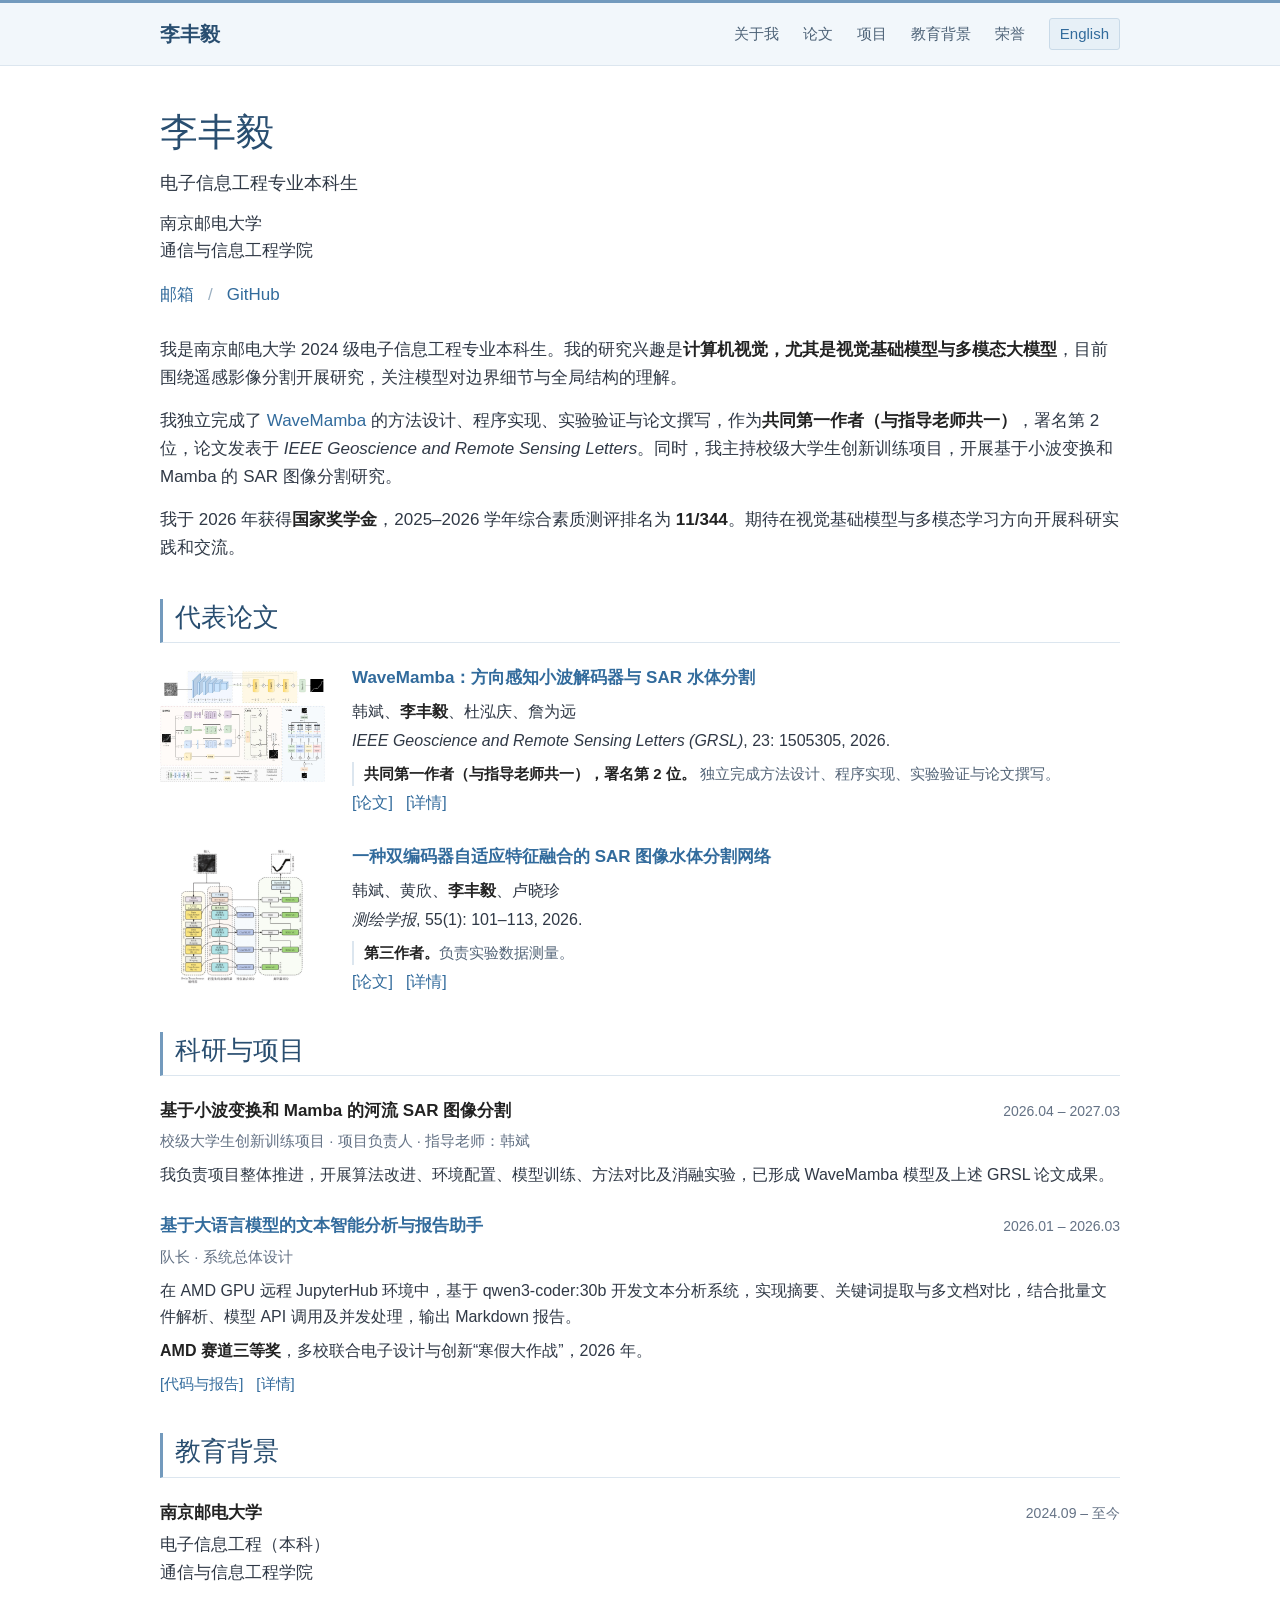
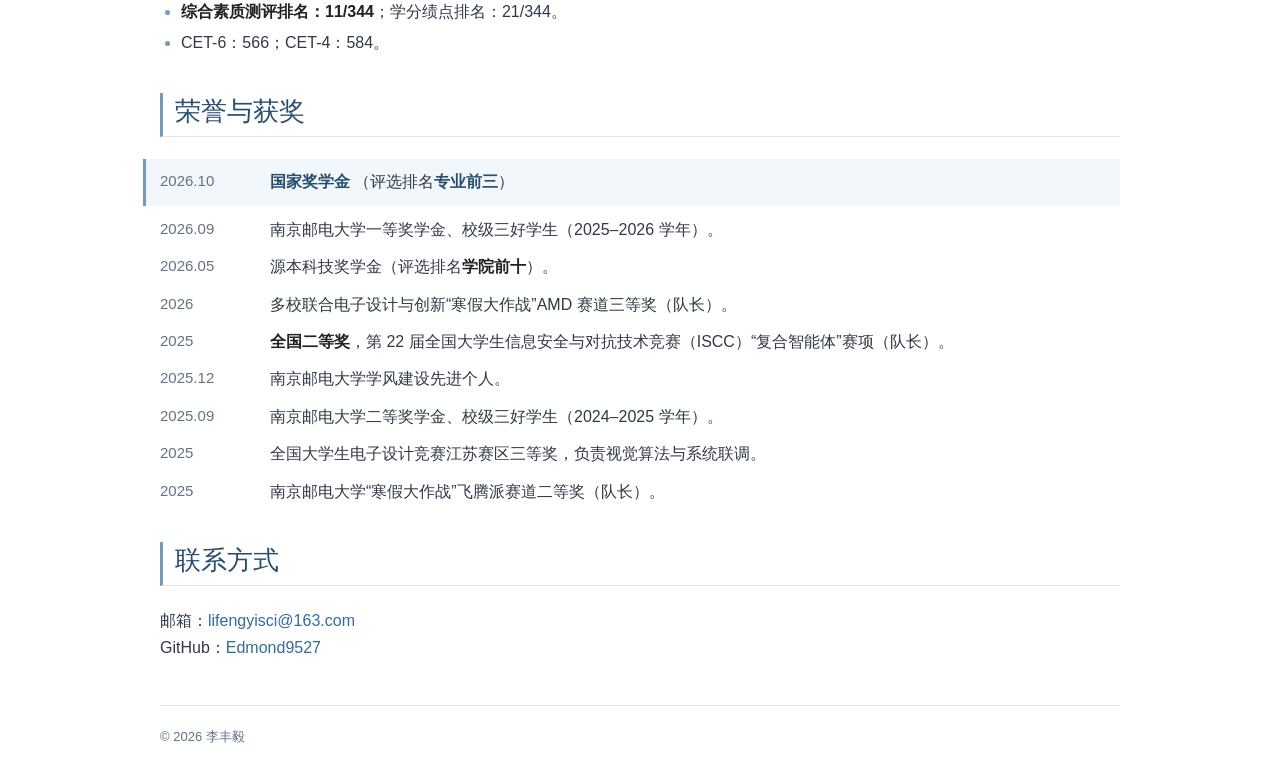
==== commit ffa9e497: "Emphasize major in scholarship ranking" ====
--- a/index.zh.html
+++ b/index.zh.html
@@ -83,7 +83,7 @@
     <section id="honors" aria-labelledby="honors-title">
       <h2 id="honors-title">荣誉与获奖</h2>
       <ul class="award-list">
-        <li><span class="award-date">2026.10</span><span><strong>国家奖学金</strong> （评选排名专业<strong>前三</strong>）</span></li>
+        <li><span class="award-date">2026.10</span><span><strong>国家奖学金</strong> （评选排名<strong>专业</strong><strong>前三</strong>）</span></li>
         <li><span class="award-date">2026.09</span><span>南京邮电大学一等奖学金、校级三好学生（2025–2026 学年）。</span></li>
         <li><span class="award-date">2026.05</span><span>源本科技奖学金（评选排名<strong>学院</strong><strong>前十</strong>）。</span></li>
         <li><span class="award-date">2026</span><span>多校联合电子设计与创新“寒假大作战”AMD 赛道三等奖（队长）。</span></li>
